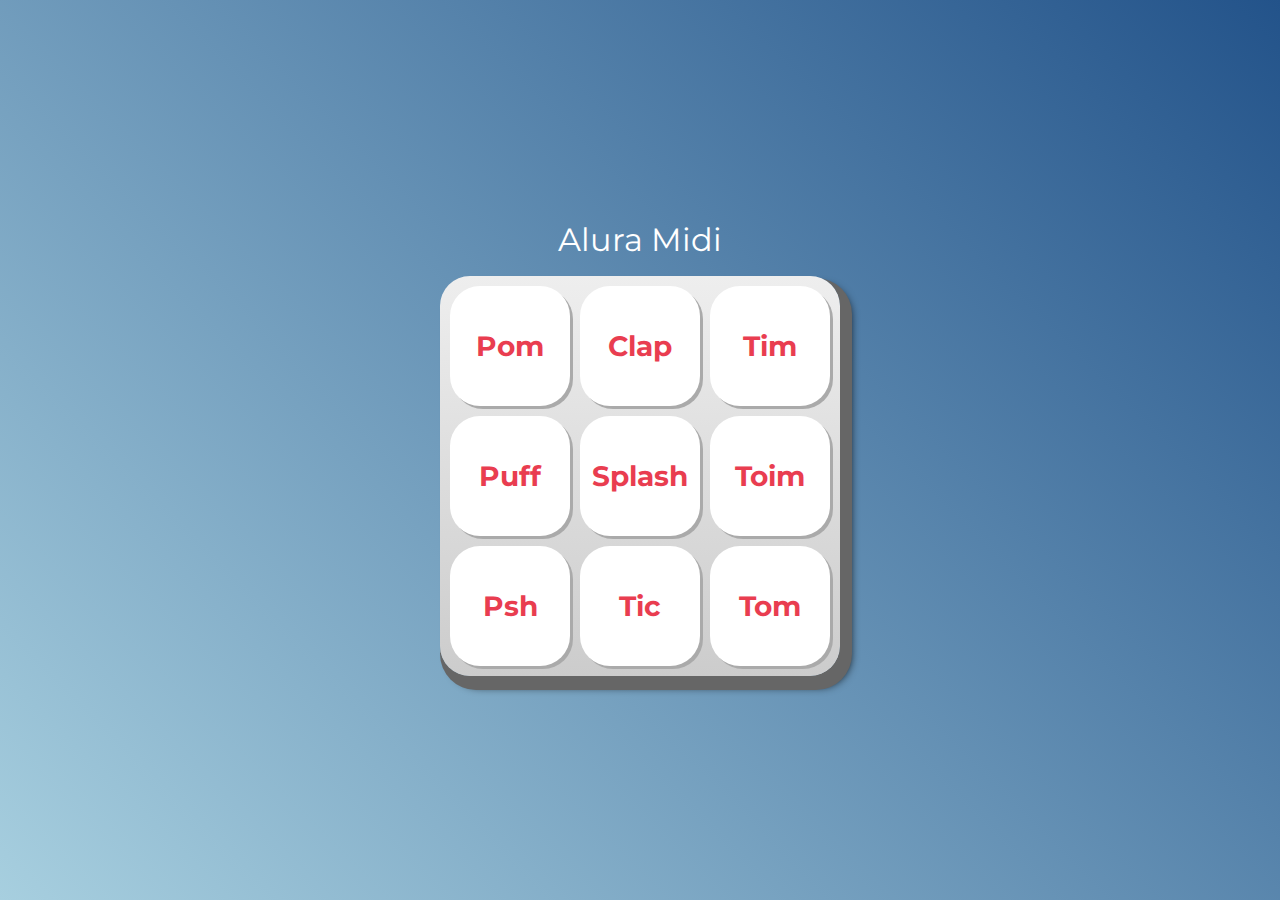
==== index.html @ 2ce6f62a "Commit inicial." ====
<!DOCTYPE html>
<html lang="pt-BR">
<head>
    <meta charset="UTF-8">
    <meta http-equiv="X-UA-Compatible" content="IE=edge">
    <meta name="viewport" content="width=device-width, initial-scale=1.0">

    <title>Alura MIDI</title>

    <link rel="preconnect" href="https://fonts.googleapis.com">
    <link rel="preconnect" href="https://fonts.gstatic.com" crossorigin>
    <link href="https://fonts.googleapis.com/css2?family=Montserrat:wght@500;600&display=swap" rel="stylesheet">

    <link rel="icon" type="image/png" href="images/bateria.png">
    <link rel="stylesheet" href="css/reset.css">
    <link rel="stylesheet" href="css/estilos.css">

</head>
<body>

    <h1>Alura Midi</h1>

    <section class="teclado">
        <button class="tecla tecla_pom">Pom</button>
        <button class="tecla tecla_clap">Clap</button>
        <button class="tecla tecla_tim">Tim</button>

        <button class="tecla tecla_puff">Puff</button>
        <button class="tecla tecla_splash">Splash</button>
        <button class="tecla tecla_toim">Toim</button>

        <button class="tecla tecla_psh">Psh</button>
        <button class="tecla tecla_tic">Tic</button>
        <button class="tecla tecla_tom">Tom</button>
    </section>

    <audio src="sounds/keyq.wav" id="som_tecla_pom"></audio>
    <audio src="sounds/keyw.wav" id="som_tecla_clap"></audio>
    <audio src="sounds/keye.wav" id="som_tecla_tim"></audio>
    <audio src="sounds/keya.wav" id="som_tecla_puff"></audio>
    <audio src="sounds/keys.wav" id="som_tecla_splash"></audio>
    <audio src="sounds/keyd.wav" id="som_tecla_toim"></audio>
    <audio src="sounds/keyz.wav" id="som_tecla_psh"></audio>
    <audio src="sounds/keyx.wav" id="som_tecla_tic"></audio>
    <audio src="sounds/keyc.wav" id="som_tecla_tom"></audio>

</body>
</html>
---- css/estilos.css ----
:root {
  --cinza: #aaa;
  --vermelha: #e93d50;
  --vermelha-escura: #af303f;
  --branca: #fff;
  --luz: rgb(229, 255, 0);
}

body {
  align-items: center;
  background: linear-gradient(45deg, #a7cfdf 0%,#23538a 100%);
  display: flex;
  justify-content: center;
  flex-direction: column;
  font-family: 'Montserrat', sans-serif;
  min-height: 100vh;
}

h1 {
  color: var(--branca);
  margin-bottom: 20px;
  font-size: 2rem;
}

.teclado {
  background: linear-gradient(to bottom, #eeeeee 0%,#cccccc 100%);
  box-shadow: 6px 8px 0 6px #666, 10px 10px 10px #000;
  border-radius: 30px;
  display: grid;
  gap: 10px;
  grid-template-columns: repeat(3, 1fr);
  padding: 10px;
}

.tecla {
  background-color: var(--branca);
  border-radius: 30px;
  box-shadow: 3px 3px 0 var(--cinza);
  color: var(--vermelha);
  cursor: pointer;
  height: 120px;
  font-size: 1.75em;
  font-weight: bold;
  line-height: 120px;
  text-align: center;
  width: 120px;
}

.tecla.ativa,
.tecla:active {
  background-color: var(--vermelha);
  border: 4px solid  var(--vermelha);
  box-shadow: 3px 3px 0 var(--vermelha-escura) inset;
  color: var(--branca);
  outline: none;
}

.tecla.focus,
.tecla:focus {
  outline: none;
  box-shadow: 1px 1px 10px var(--luz);
}

.tecla.active:focus,
.tecla:active:focus {
  box-shadow: 3px 3px 0 var(--vermelha-escura) inset, 1px 1px 10px var(--luz);
}
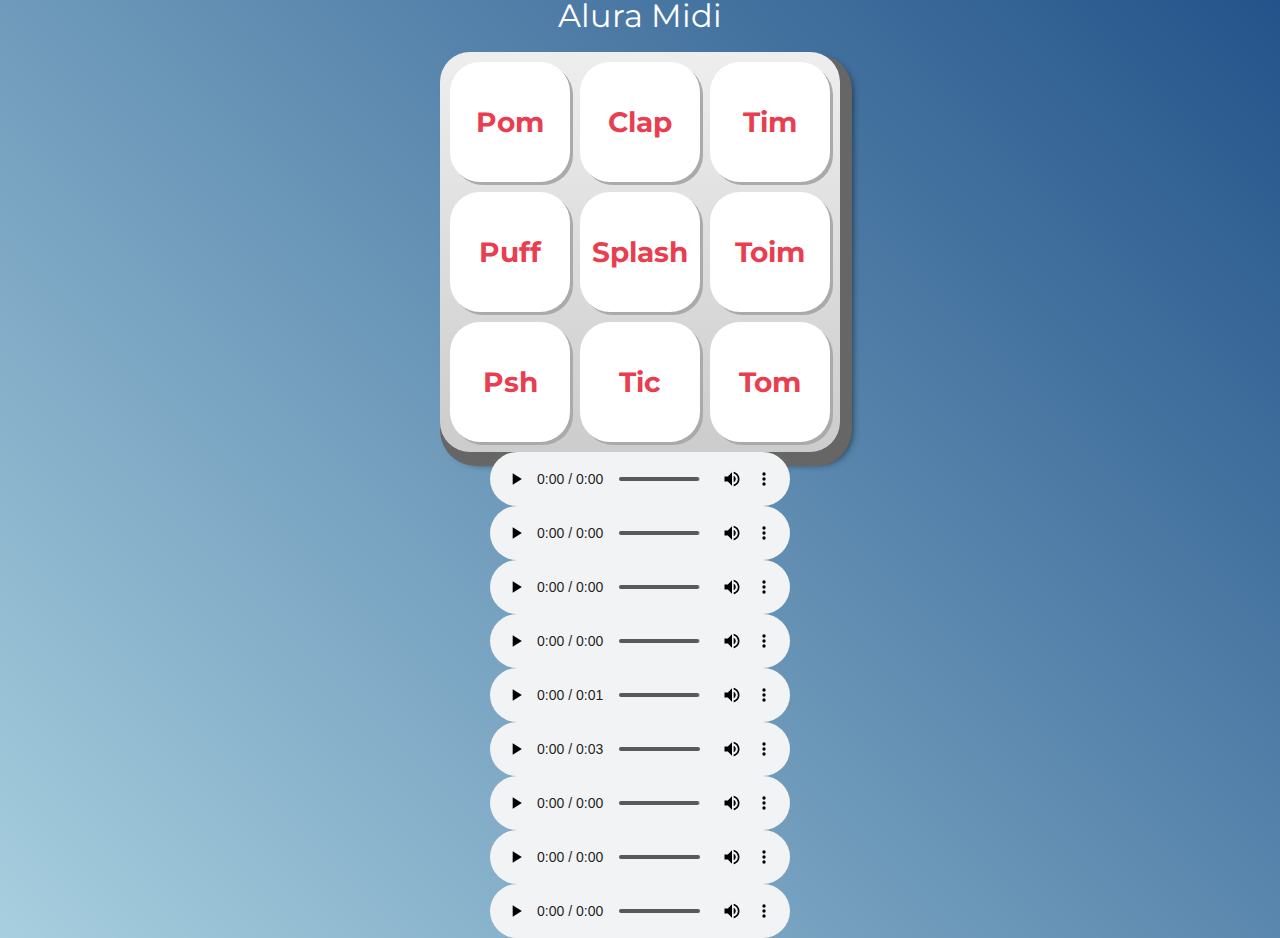
==== commit b49a89fc: "Clicando no botão." ====
--- a/index.html
+++ b/index.html
@@ -21,7 +21,8 @@
     <h1>Alura Midi</h1>
 
     <section class="teclado">
-        <button class="tecla tecla_pom">Pom</button>
+        <!-- A propriedade onclick está em **lower case e sem ponto-e-vírgula no fim**. -->
+        <button onclick="alert('Hello, world.')" class="tecla tecla_pom">Pom</button>
         <button class="tecla tecla_clap">Clap</button>
         <button class="tecla tecla_tim">Tim</button>
 
@@ -34,15 +35,16 @@
         <button class="tecla tecla_tom">Tom</button>
     </section>
 
-    <audio src="sounds/keyq.wav" id="som_tecla_pom"></audio>
-    <audio src="sounds/keyw.wav" id="som_tecla_clap"></audio>
-    <audio src="sounds/keye.wav" id="som_tecla_tim"></audio>
-    <audio src="sounds/keya.wav" id="som_tecla_puff"></audio>
-    <audio src="sounds/keys.wav" id="som_tecla_splash"></audio>
-    <audio src="sounds/keyd.wav" id="som_tecla_toim"></audio>
-    <audio src="sounds/keyz.wav" id="som_tecla_psh"></audio>
-    <audio src="sounds/keyx.wav" id="som_tecla_tic"></audio>
-    <audio src="sounds/keyc.wav" id="som_tecla_tom"></audio>
+    <!-- A propriedade controls serve para exibir os controles de áudio no browser.-->
+    <audio controls src="sounds/keyq.wav" id="som_tecla_pom"></audio>
+    <audio controls src="sounds/keyw.wav" id="som_tecla_clap"></audio>
+    <audio controls src="sounds/keye.wav" id="som_tecla_tim"></audio>
+    <audio controls src="sounds/keya.wav" id="som_tecla_puff"></audio>
+    <audio controls src="sounds/keys.wav" id="som_tecla_splash"></audio>
+    <audio controls src="sounds/keyd.wav" id="som_tecla_toim"></audio>
+    <audio controls src="sounds/keyz.wav" id="som_tecla_psh"></audio>
+    <audio controls src="sounds/keyx.wav" id="som_tecla_tic"></audio>
+    <audio controls src="sounds/keyc.wav" id="som_tecla_tom"></audio>
 
 </body>
 </html>
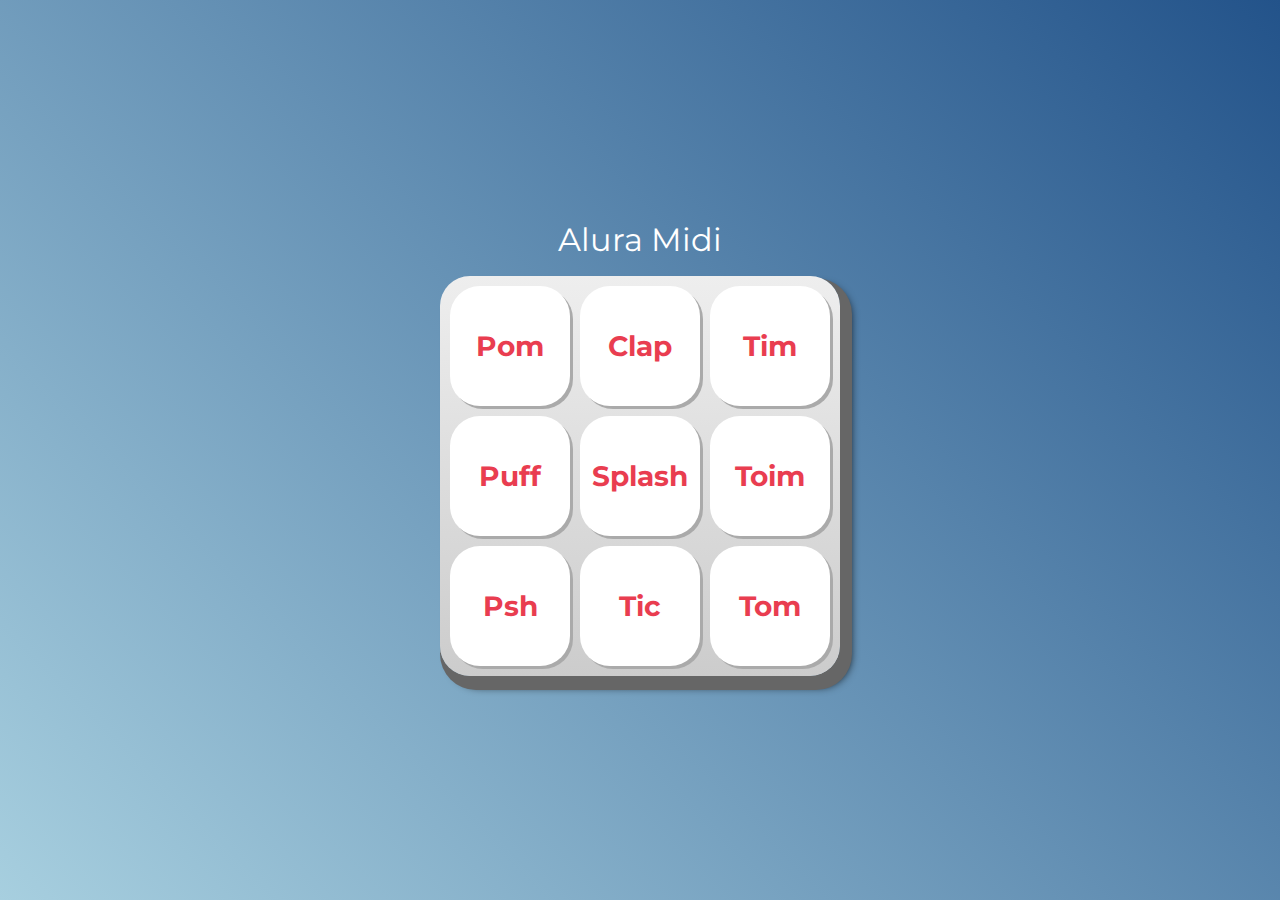
==== commit be7bc6c7: "Conectar JS com o HTML." ====
--- a/index.html
+++ b/index.html
@@ -15,13 +15,15 @@
     <link rel="stylesheet" href="css/reset.css">
     <link rel="stylesheet" href="css/estilos.css">
 
+    <script src="main.js"></script>
 </head>
 <body>
 
     <h1>Alura Midi</h1>
 
     <section class="teclado">
-        <!-- A propriedade onclick está em **lower case e sem ponto-e-vírgula no fim**. -->
+        <!-- A propriedade onclick está em **lower case e sem ponto-e-vírgula no fim**. 
+            Mas isso é porque a propriedade estava inline, não num arquivo à parte. -->
         <button onclick="alert('Hello, world.')" class="tecla tecla_pom">Pom</button>
         <button class="tecla tecla_clap">Clap</button>
         <button class="tecla tecla_tim">Tim</button>
@@ -35,16 +37,17 @@
         <button class="tecla tecla_tom">Tom</button>
     </section>
 
-    <!-- A propriedade controls serve para exibir os controles de áudio no browser.-->
-    <audio controls src="sounds/keyq.wav" id="som_tecla_pom"></audio>
-    <audio controls src="sounds/keyw.wav" id="som_tecla_clap"></audio>
-    <audio controls src="sounds/keye.wav" id="som_tecla_tim"></audio>
-    <audio controls src="sounds/keya.wav" id="som_tecla_puff"></audio>
-    <audio controls src="sounds/keys.wav" id="som_tecla_splash"></audio>
-    <audio controls src="sounds/keyd.wav" id="som_tecla_toim"></audio>
-    <audio controls src="sounds/keyz.wav" id="som_tecla_psh"></audio>
-    <audio controls src="sounds/keyx.wav" id="som_tecla_tic"></audio>
-    <audio controls src="sounds/keyc.wav" id="som_tecla_tom"></audio>
+    <!-- A propriedade controls na tag audio serve para 
+        exibir os controles de áudio no browser.-->
+    <audio src="sounds/keyq.wav" id="som_tecla_pom"></audio>
+    <audio src="sounds/keyw.wav" id="som_tecla_clap"></audio>
+    <audio src="sounds/keye.wav" id="som_tecla_tim"></audio>
+    <audio src="sounds/keya.wav" id="som_tecla_puff"></audio>
+    <audio src="sounds/keys.wav" id="som_tecla_splash"></audio>
+    <audio src="sounds/keyd.wav" id="som_tecla_toim"></audio>
+    <audio src="sounds/keyz.wav" id="som_tecla_psh"></audio>
+    <audio src="sounds/keyx.wav" id="som_tecla_tic"></audio>
+    <audio src="sounds/keyc.wav" id="som_tecla_tom"></audio>
 
 </body>
 </html>
